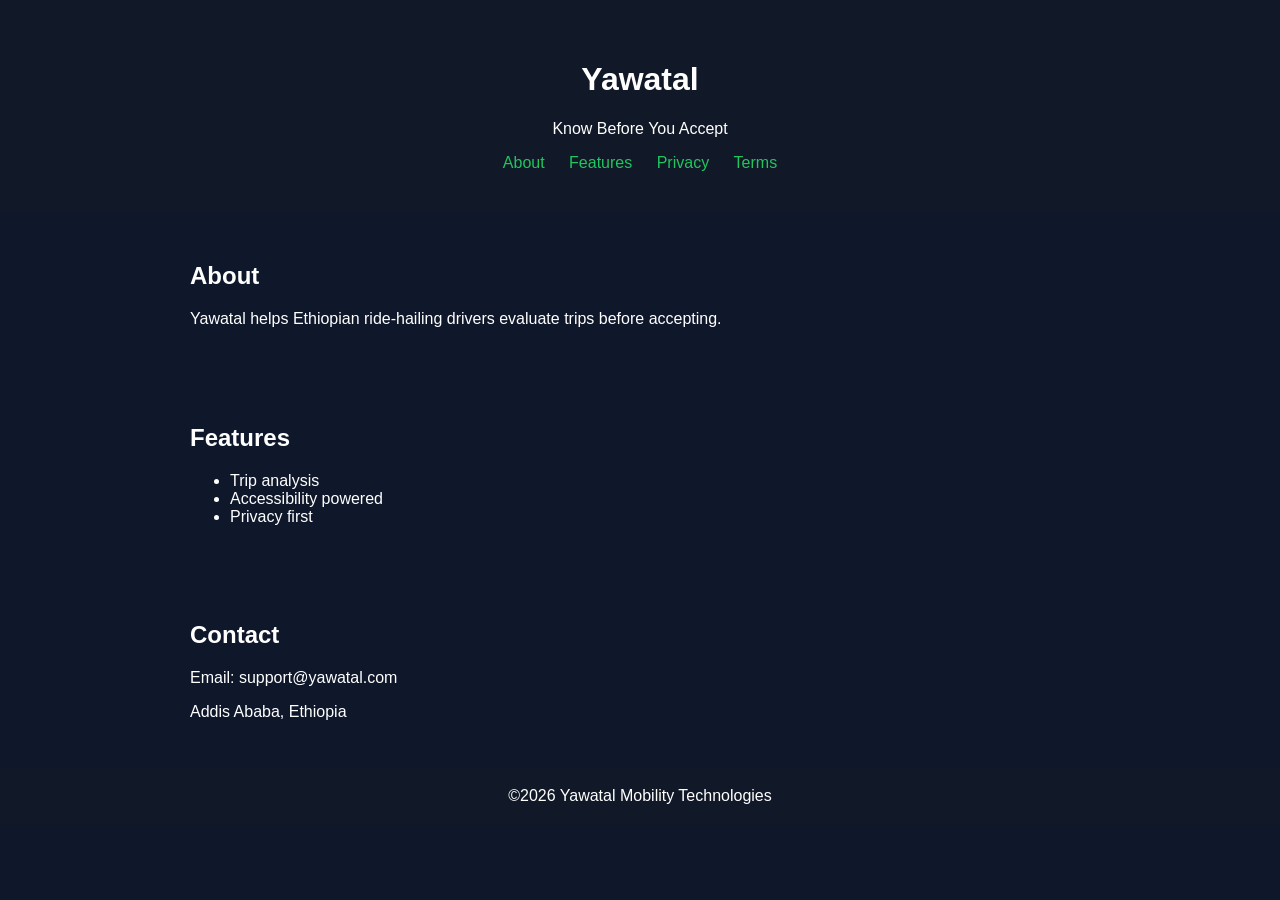
==== index.html @ d1d4e8d0 "Add files via upload" ====
<!doctype html><html><head><meta charset="utf-8"><meta name="viewport" content="width=device-width,initial-scale=1"><title>Yawatal</title><link rel="stylesheet" href="style.css"></head><body><header><h1>Yawatal</h1><p>Know Before You Accept</p><nav><a href="#about">About</a> <a href="#features">Features</a> <a href="privacy/index.html">Privacy</a> <a href="terms/index.html">Terms</a></nav></header><section id="about"><h2>About</h2><p>Yawatal helps Ethiopian ride-hailing drivers evaluate trips before accepting.</p></section><section id="features"><h2>Features</h2><ul><li>Trip analysis</li><li>Accessibility powered</li><li>Privacy first</li></ul></section><section><h2>Contact</h2><p>Email: support@yawatal.com</p><p>Addis Ababa, Ethiopia</p></section><footer>©2026 Yawatal Mobility Technologies</footer><script src="script.js"></script></body></html>
---- style.css ----
body{font-family:Arial,sans-serif;background:#0f172a;color:#fff;margin:0}header{padding:40px;text-align:center;background:#111827}nav a{color:#22c55e;margin:0 10px;text-decoration:none}section{max-width:900px;margin:auto;padding:30px}footer{text-align:center;padding:20px;background:#111827}
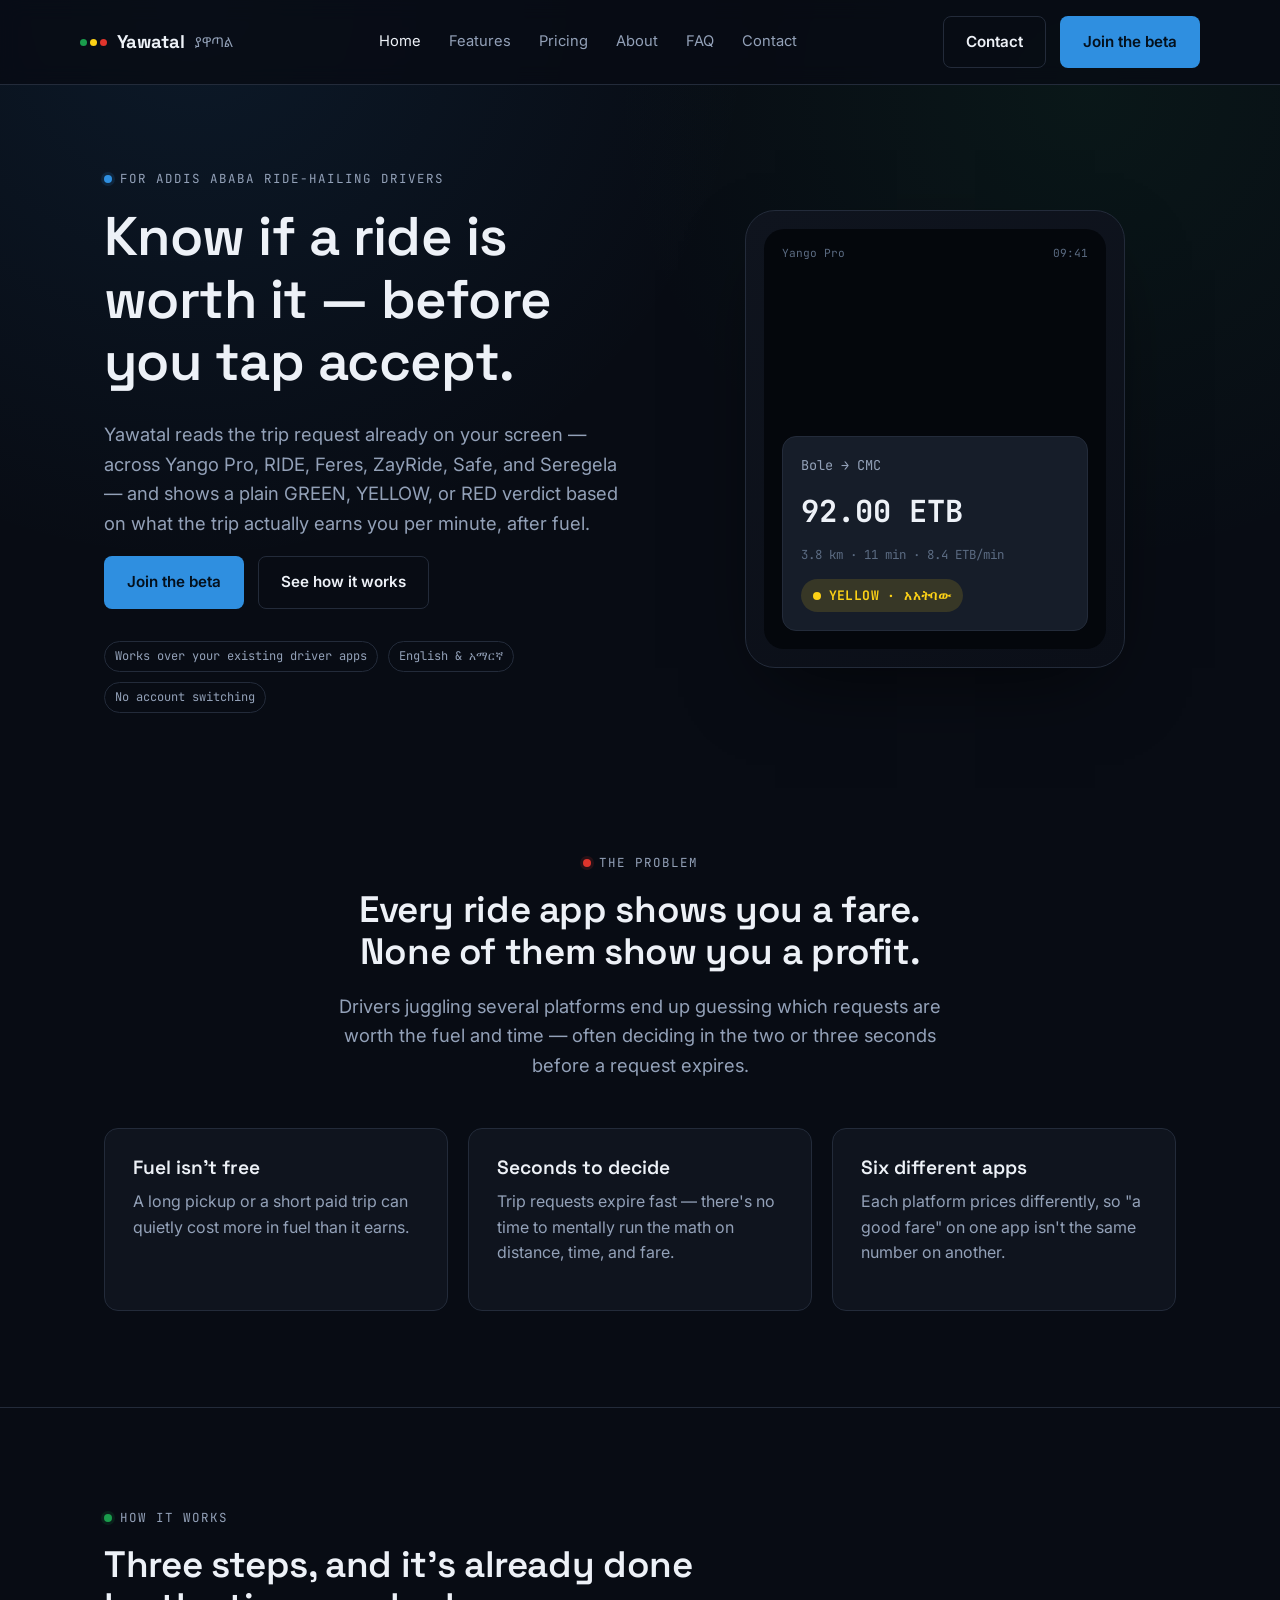
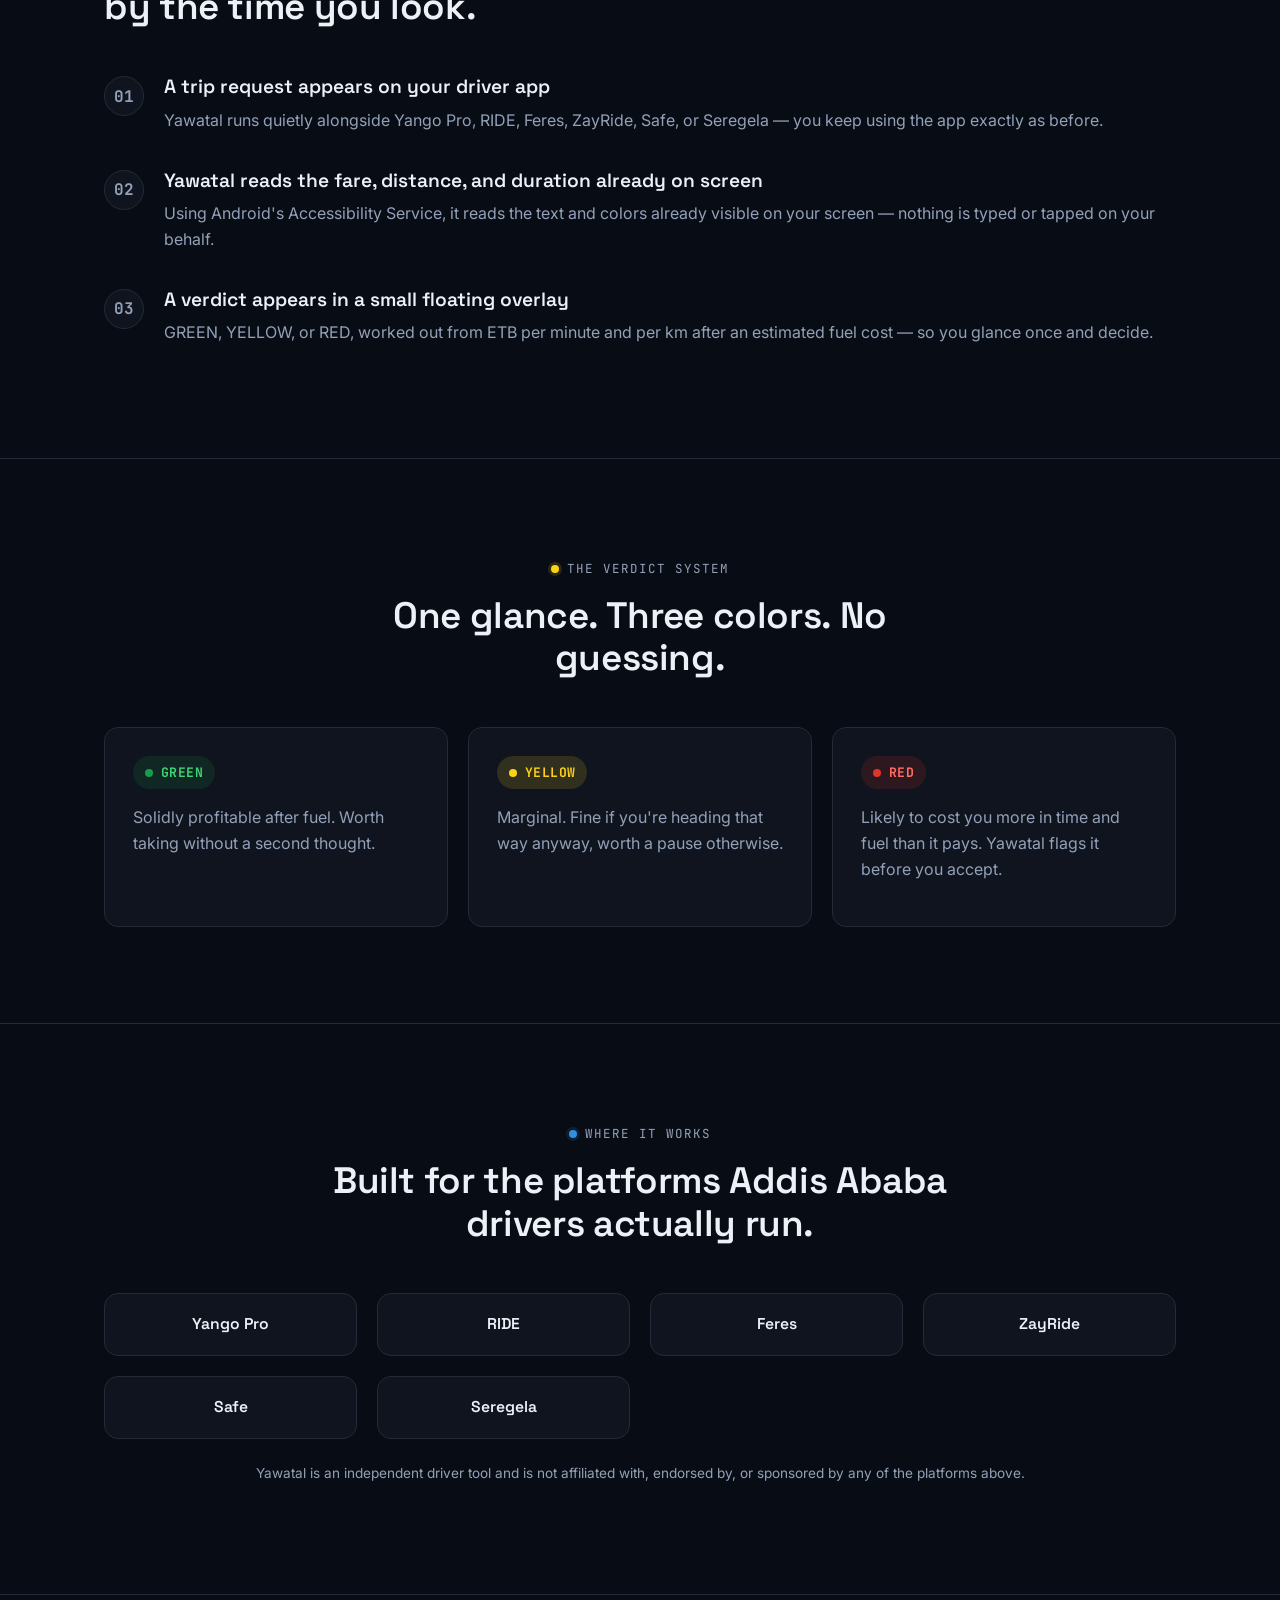
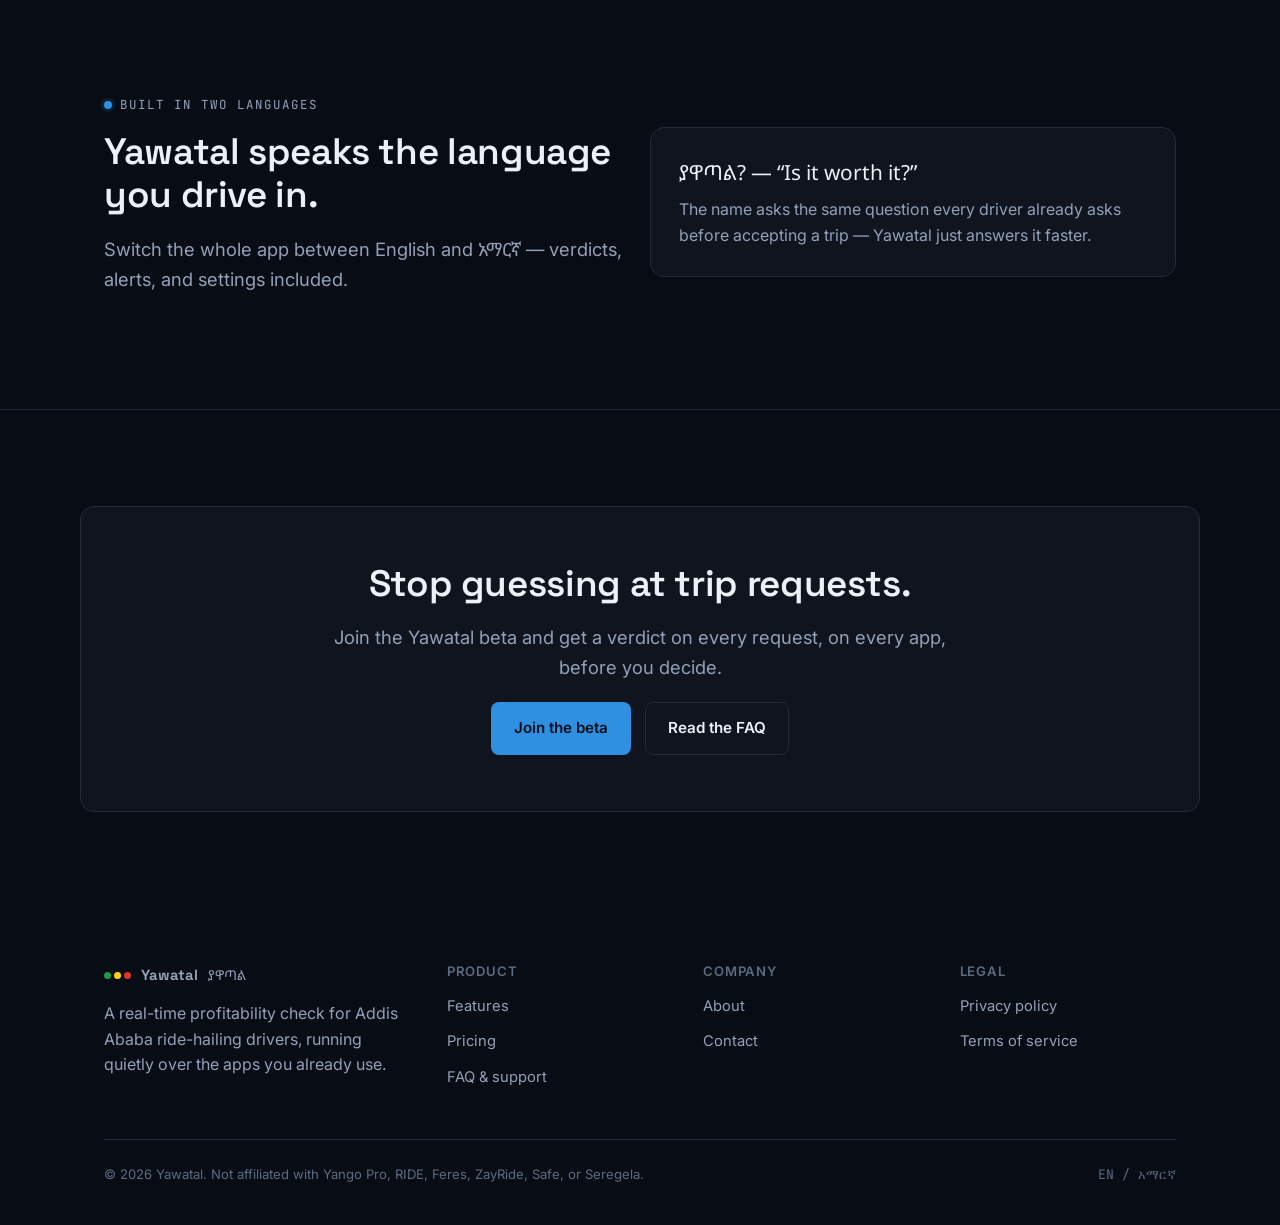
==== commit d5782440: "Add files via upload" ====
--- a/index.html
+++ b/index.html
@@ -1 +1,231 @@
-<!doctype html><html><head><meta charset="utf-8"><meta name="viewport" content="width=device-width,initial-scale=1"><title>Yawatal</title><link rel="stylesheet" href="style.css"></head><body><header><h1>Yawatal</h1><p>Know Before You Accept</p><nav><a href="#about">About</a> <a href="#features">Features</a> <a href="privacy/index.html">Privacy</a> <a href="terms/index.html">Terms</a></nav></header><section id="about"><h2>About</h2><p>Yawatal helps Ethiopian ride-hailing drivers evaluate trips before accepting.</p></section><section id="features"><h2>Features</h2><ul><li>Trip analysis</li><li>Accessibility powered</li><li>Privacy first</li></ul></section><section><h2>Contact</h2><p>Email: support@yawatal.com</p><p>Addis Ababa, Ethiopia</p></section><footer>©2026 Yawatal Mobility Technologies</footer><script src="script.js"></script></body></html>+<!DOCTYPE html>
+<html lang="en">
+<head>
+<meta charset="UTF-8">
+<meta name="viewport" content="width=device-width, initial-scale=1.0">
+<title>Yawatal (ያዋጣል) — Know if a ride is worth it, before you accept</title>
+<meta name="description" content="Yawatal shows Addis Ababa ride-hailing drivers a real-time GREEN, YELLOW, or RED verdict on every trip request across Yango Pro, RIDE, Feres, ZayRide, Safe, and Seregela.">
+<link rel="icon" href="assets/favicon.svg" type="image/svg+xml">
+<link rel="stylesheet" href="css/style.css">
+</head>
+<body>
+  <header class="nav">
+    <div class="container nav-inner">
+      <a href="index.html" class="brand">
+        <span class="mark"><i></i><i></i><i></i></span>
+        Yawatal <span class="amh">ያዋጣል</span>
+      </a>
+      <nav class="nav-links" id="navLinks">
+        <a href="index.html" class="active">Home</a>
+        <a href="features.html">Features</a>
+        <a href="pricing.html">Pricing</a>
+        <a href="about.html">About</a>
+        <a href="faq.html">FAQ</a>
+        <a href="contact.html">Contact</a>
+      </nav>
+      <div class="nav-cta">
+        <a href="contact.html" class="btn btn-ghost">Contact</a>
+        <a href="pricing.html#join" class="btn btn-primary">Join the beta</a>
+        <button class="nav-toggle" aria-label="Toggle menu" aria-expanded="false" id="navToggle">☰</button>
+      </div>
+    </div>
+  </header>
+
+  <section class="hero">
+    <div class="container hero-grid">
+      <div>
+        <div class="eyebrow"><span class="dot"></span>For Addis Ababa ride-hailing drivers</div>
+        <h1>Know if a ride is worth it — before you tap accept.</h1>
+        <p class="lede">Yawatal reads the trip request already on your screen — across Yango Pro, RIDE, Feres, ZayRide, Safe, and Seregela — and shows a plain GREEN, YELLOW, or RED verdict based on what the trip actually earns you per minute, after fuel.</p>
+        <div class="btn-row">
+          <a href="pricing.html#join" class="btn btn-primary">Join the beta</a>
+          <a href="#how-it-works" class="btn btn-ghost">See how it works</a>
+        </div>
+        <div class="tag-row" style="margin-top:32px;">
+          <span class="tag">Works over your existing driver apps</span>
+          <span class="tag">English &amp; አማርኛ</span>
+          <span class="tag">No account switching</span>
+        </div>
+      </div>
+      <div>
+        <div class="phone">
+          <div class="phone-screen">
+            <div class="phone-app-chrome"><span>Yango Pro</span><span>09:41</span></div>
+            <div class="trip-card">
+              <div class="route">Bole → CMC</div>
+              <div class="fare" data-fare>145.00 ETB</div>
+              <div class="meta"><span data-sub>4.2 km · 12 min · 12.1 ETB/min</span></div>
+              <div class="verdict-row">
+                <span class="verdict-pill green" data-verdict-cycle><span class="dot"></span>GREEN</span>
+              </div>
+            </div>
+          </div>
+        </div>
+      </div>
+    </div>
+  </section>
+
+  <section class="section">
+    <div class="container">
+      <div class="section-head center">
+        <div class="eyebrow r" style="justify-content:center;"><span class="dot"></span>The problem</div>
+        <h2>Every ride app shows you a fare. None of them show you a profit.</h2>
+        <p class="lede" style="margin:0 auto;">Drivers juggling several platforms end up guessing which requests are worth the fuel and time — often deciding in the two or three seconds before a request expires.</p>
+      </div>
+      <div class="grid grid-3">
+        <div class="card">
+          <h3>Fuel isn't free</h3>
+          <p>A long pickup or a short paid trip can quietly cost more in fuel than it earns.</p>
+        </div>
+        <div class="card">
+          <h3>Seconds to decide</h3>
+          <p>Trip requests expire fast — there's no time to mentally run the math on distance, time, and fare.</p>
+        </div>
+        <div class="card">
+          <h3>Six different apps</h3>
+          <p>Each platform prices differently, so "a good fare" on one app isn't the same number on another.</p>
+        </div>
+      </div>
+    </div>
+  </section>
+
+  <section class="section" id="how-it-works">
+    <div class="container">
+      <div class="section-head">
+        <div class="eyebrow g"><span class="dot"></span>How it works</div>
+        <h2>Three steps, and it's already done by the time you look.</h2>
+      </div>
+      <div class="steps">
+        <div class="step">
+          <div class="num"></div>
+          <div>
+            <h3>A trip request appears on your driver app</h3>
+            <p>Yawatal runs quietly alongside Yango Pro, RIDE, Feres, ZayRide, Safe, or Seregela — you keep using the app exactly as before.</p>
+          </div>
+        </div>
+        <div class="step">
+          <div class="num"></div>
+          <div>
+            <h3>Yawatal reads the fare, distance, and duration already on screen</h3>
+            <p>Using Android's Accessibility Service, it reads the text and colors already visible on your screen — nothing is typed or tapped on your behalf.</p>
+          </div>
+        </div>
+        <div class="step">
+          <div class="num"></div>
+          <div>
+            <h3>A verdict appears in a small floating overlay</h3>
+            <p>GREEN, YELLOW, or RED, worked out from ETB per minute and per km after an estimated fuel cost — so you glance once and decide.</p>
+          </div>
+        </div>
+      </div>
+    </div>
+  </section>
+
+  <section class="section">
+    <div class="container">
+      <div class="section-head center">
+        <div class="eyebrow y" style="justify-content:center;"><span class="dot"></span>The verdict system</div>
+        <h2>One glance. Three colors. No guessing.</h2>
+      </div>
+      <div class="grid grid-3">
+        <div class="card">
+          <span class="verdict-pill green"><span class="dot"></span>Green</span>
+          <p style="margin-top:16px;">Solidly profitable after fuel. Worth taking without a second thought.</p>
+        </div>
+        <div class="card">
+          <span class="verdict-pill yellow"><span class="dot"></span>Yellow</span>
+          <p style="margin-top:16px;">Marginal. Fine if you're heading that way anyway, worth a pause otherwise.</p>
+        </div>
+        <div class="card">
+          <span class="verdict-pill red"><span class="dot"></span>Red</span>
+          <p style="margin-top:16px;">Likely to cost you more in time and fuel than it pays. Yawatal flags it before you accept.</p>
+        </div>
+      </div>
+    </div>
+  </section>
+
+  <section class="section">
+    <div class="container">
+      <div class="section-head center">
+        <div class="eyebrow" style="justify-content:center;"><span class="dot"></span>Where it works</div>
+        <h2>Built for the platforms Addis Ababa drivers actually run.</h2>
+      </div>
+      <div class="grid grid-4">
+        <div class="platform-chip">Yango Pro</div>
+        <div class="platform-chip">RIDE</div>
+        <div class="platform-chip">Feres</div>
+        <div class="platform-chip">ZayRide</div>
+        <div class="platform-chip">Safe</div>
+        <div class="platform-chip">Seregela</div>
+      </div>
+      <p style="text-align:center; margin-top:24px; font-size:.85rem;">Yawatal is an independent driver tool and is not affiliated with, endorsed by, or sponsored by any of the platforms above.</p>
+    </div>
+  </section>
+
+  <section class="section">
+    <div class="container grid grid-2" style="align-items:center;">
+      <div>
+        <div class="eyebrow"><span class="dot"></span>Built in two languages</div>
+        <h2>Yawatal speaks the language you drive in.</h2>
+        <p class="lede">Switch the whole app between English and <span class="amh">አማርኛ</span> — verdicts, alerts, and settings included.</p>
+      </div>
+      <div class="card">
+        <p class="amh" style="font-size:1.3rem; color:var(--text); margin-bottom:8px;">ያዋጣል? — “Is it worth it?”</p>
+        <p style="margin:0;">The name asks the same question every driver already asks before accepting a trip — Yawatal just answers it faster.</p>
+      </div>
+    </div>
+  </section>
+
+  <section class="section" style="border-bottom:none;">
+    <div class="container card text-center" style="padding:56px;">
+      <h2>Stop guessing at trip requests.</h2>
+      <p class="lede" style="margin:0 auto 20px;">Join the Yawatal beta and get a verdict on every request, on every app, before you decide.</p>
+      <div class="btn-row" style="justify-content:center;">
+        <a href="pricing.html#join" class="btn btn-primary">Join the beta</a>
+        <a href="faq.html" class="btn btn-ghost">Read the FAQ</a>
+      </div>
+    </div>
+  </section>
+
+  <footer>
+    <div class="container">
+      <div class="footer-grid">
+        <div class="footer-col">
+          <a href="index.html" class="brand" style="margin-bottom:14px;">
+            <span class="mark"><i></i><i></i><i></i></span>
+            Yawatal <span class="amh">ያዋጣል</span>
+          </a>
+          <p style="max-width:32ch;">A real-time profitability check for Addis Ababa ride-hailing drivers, running quietly over the apps you already use.</p>
+        </div>
+        <div class="footer-col">
+          <h4>Product</h4>
+          <ul>
+            <li><a href="features.html">Features</a></li>
+            <li><a href="pricing.html">Pricing</a></li>
+            <li><a href="faq.html">FAQ &amp; support</a></li>
+          </ul>
+        </div>
+        <div class="footer-col">
+          <h4>Company</h4>
+          <ul>
+            <li><a href="about.html">About</a></li>
+            <li><a href="contact.html">Contact</a></li>
+          </ul>
+        </div>
+        <div class="footer-col">
+          <h4>Legal</h4>
+          <ul>
+            <li><a href="privacy-policy.html">Privacy policy</a></li>
+            <li><a href="terms-of-service.html">Terms of service</a></li>
+          </ul>
+        </div>
+      </div>
+      <div class="footer-bottom">
+        <span>© <span data-year></span> Yawatal. Not affiliated with Yango Pro, RIDE, Feres, ZayRide, Safe, or Seregela.</span>
+        <span class="lang-note">EN / አማርኛ</span>
+      </div>
+    </div>
+  </footer>
+<script src="js/main.js"></script>
+</body>
+</html>
--- a/css/style.css
+++ b/css/style.css
@@ -0,0 +1,272 @@
+/* ==========================================================================
+   Yawatal (ያዋጣል) — Design tokens & shared styles
+   Palette nods to the app's own dark dashboard and the traffic-light logic
+   of the verdict system (green / yellow / red) shared with the Ethiopian flag.
+   ========================================================================== */
+
+@import url('https://fonts.googleapis.com/css2?family=Space+Grotesk:wght@500;600;700&family=Inter:wght@400;500;600;700&family=JetBrains+Mono:wght@500;700&family=Noto+Sans+Ethiopic:wght@400;600;700&display=swap');
+
+:root{
+  /* surfaces */
+  --bg:        #080c14;
+  --surface:   #0f141e;
+  --surface-2: #161d29;
+  --border:    #232b3a;
+
+  /* text */
+  --text:      #edf1f7;
+  --text-dim:  #93a1b8;
+  --text-faint:#5b6b82;
+
+  /* verdicts (Ethiopian-flag tones, deliberately not the "acid neon" AI-default) */
+  --green:  #1a9c4c;
+  --green-dim: rgba(26,156,76,.14);
+  --yellow: #fcd116;
+  --yellow-dim: rgba(252,209,22,.14);
+  --red:    #e0342c;
+  --red-dim: rgba(224,52,44,.14);
+
+  /* action accent — kept distinct from verdict colors so CTAs never read as a verdict */
+  --accent: #2f8fe0;
+  --accent-dim: rgba(47,143,224,.14);
+
+  --radius-sm: 8px;
+  --radius-md: 14px;
+  --radius-lg: 22px;
+
+  --font-display: 'Space Grotesk', 'Noto Sans Ethiopic', sans-serif;
+  --font-body: 'Inter', 'Noto Sans Ethiopic', sans-serif;
+  --font-mono: 'JetBrains Mono', monospace;
+
+  --container: 1120px;
+}
+
+*,*::before,*::after{ box-sizing: border-box; }
+html{ scroll-behavior: smooth; }
+body{
+  margin:0;
+  background: var(--bg);
+  color: var(--text);
+  font-family: var(--font-body);
+  font-size: 16px;
+  line-height: 1.6;
+  -webkit-font-smoothing: antialiased;
+}
+img,svg{ display:block; max-width:100%; }
+a{ color: inherit; text-decoration:none; }
+ul{ margin:0; padding:0; list-style:none; }
+h1,h2,h3,h4{ font-family: var(--font-display); font-weight:600; line-height:1.15; margin:0 0 .5em; }
+p{ margin:0 0 1em; color: var(--text-dim); }
+.amh{ font-family:'Noto Sans Ethiopic', sans-serif; }
+
+/* background: faint radial glow + hairline grid, quiet not loud */
+body{
+  background-image:
+    radial-gradient(circle at 15% 0%, rgba(47,143,224,.10), transparent 40%),
+    radial-gradient(circle at 85% 10%, rgba(26,156,76,.08), transparent 35%);
+  background-attachment: fixed;
+}
+
+.container{ max-width: var(--container); margin:0 auto; padding: 0 24px; }
+.section{ padding: 96px 0; border-bottom:1px solid var(--border); }
+.section:last-of-type{ border-bottom:none; }
+.section-head{ max-width: 640px; margin: 0 0 48px; }
+.section-head.center{ margin-left:auto; margin-right:auto; text-align:center; }
+
+/* eyebrow: a small colored dot + label — the recurring "verdict" motif standing
+   in for numbering, since most sections here aren't sequential steps */
+.eyebrow{
+  display:inline-flex; align-items:center; gap:8px;
+  font-family: var(--font-mono);
+  font-size: 12.5px; letter-spacing:.08em; text-transform:uppercase;
+  color: var(--text-dim); margin-bottom:16px;
+}
+.eyebrow .dot{ width:8px; height:8px; border-radius:50%; background: var(--accent); box-shadow:0 0 0 3px var(--accent-dim); flex-shrink:0; }
+.eyebrow.g .dot{ background:var(--green); box-shadow:0 0 0 3px var(--green-dim); }
+.eyebrow.y .dot{ background:var(--yellow); box-shadow:0 0 0 3px var(--yellow-dim); }
+.eyebrow.r .dot{ background:var(--red); box-shadow:0 0 0 3px var(--red-dim); }
+
+h1{ font-size: clamp(2.2rem, 4.4vw, 3.4rem); letter-spacing:-.01em; }
+h2{ font-size: clamp(1.6rem, 3vw, 2.3rem); letter-spacing:-.01em; }
+h3{ font-size: 1.2rem; }
+
+.lede{ font-size:1.15rem; color:var(--text-dim); max-width:52ch; }
+
+/* ---------- buttons ---------- */
+.btn{
+  display:inline-flex; align-items:center; justify-content:center; gap:8px;
+  font-family: var(--font-body); font-weight:600; font-size:.95rem;
+  padding: 13px 22px; border-radius: var(--radius-sm);
+  border:1px solid transparent; cursor:pointer; white-space:nowrap;
+  transition: transform .15s ease, background .15s ease, border-color .15s ease;
+}
+.btn:hover{ transform: translateY(-1px); }
+.btn:focus-visible{ outline:2px solid var(--accent); outline-offset:2px; }
+.btn-primary{ background: var(--accent); color:#04101c; }
+.btn-primary:hover{ background:#4aa2ea; }
+.btn-ghost{ background: transparent; border-color: var(--border); color: var(--text); }
+.btn-ghost:hover{ border-color:#3a4558; background: var(--surface-2); }
+.btn-row{ display:flex; gap:14px; flex-wrap:wrap; margin-top:8px; }
+
+/* ---------- nav ---------- */
+.nav{
+  position: sticky; top:0; z-index:50;
+  background: rgba(8,12,20,.82); backdrop-filter: blur(10px);
+  border-bottom:1px solid var(--border);
+}
+.nav-inner{ display:flex; align-items:center; justify-content:space-between; padding:16px 0; }
+.brand{ display:flex; align-items:center; gap:10px; font-family:var(--font-display); font-weight:700; font-size:1.15rem; }
+.brand .mark{ display:flex; gap:3px; }
+.brand .mark i{ width:7px; height:7px; border-radius:50%; display:block; }
+.brand .mark i:nth-child(1){ background:var(--green); }
+.brand .mark i:nth-child(2){ background:var(--yellow); }
+.brand .mark i:nth-child(3){ background:var(--red); }
+.brand .amh{ color: var(--text-dim); font-weight:400; font-size:.85rem; }
+
+.nav-links{ display:flex; align-items:center; gap:28px; }
+.nav-links a{ font-size:.92rem; color: var(--text-dim); transition:color .15s; }
+.nav-links a:hover, .nav-links a.active{ color: var(--text); }
+.nav-cta{ display:flex; align-items:center; gap:14px; }
+.nav-toggle{ display:none; background:none; border:1px solid var(--border); color:var(--text); border-radius:var(--radius-sm); padding:8px 10px; }
+
+@media (max-width: 860px){
+  .nav-links{ position:fixed; inset:64px 0 auto 0; background:var(--surface); border-bottom:1px solid var(--border);
+    flex-direction:column; align-items:flex-start; padding:20px 24px; gap:16px; display:none; }
+  .nav-links.open{ display:flex; }
+  .nav-toggle{ display:inline-flex; }
+  .nav-cta .btn-ghost{ display:none; }
+}
+
+/* ---------- cards ---------- */
+.card{
+  background: var(--surface); border:1px solid var(--border); border-radius: var(--radius-md);
+  padding: 28px;
+}
+.grid{ display:grid; gap:20px; }
+.grid-2{ grid-template-columns: repeat(2,1fr); }
+.grid-3{ grid-template-columns: repeat(3,1fr); }
+.grid-4{ grid-template-columns: repeat(4,1fr); }
+@media (max-width: 900px){ .grid-3, .grid-4{ grid-template-columns: repeat(2,1fr); } }
+@media (max-width: 620px){ .grid-2,.grid-3,.grid-4{ grid-template-columns: 1fr; } }
+
+/* ---------- verdict pill (the signature element, reused everywhere) ---------- */
+.verdict-pill{
+  display:inline-flex; align-items:center; gap:8px;
+  font-family: var(--font-mono); font-weight:700; font-size:.82rem; letter-spacing:.03em;
+  padding:6px 12px; border-radius: 999px; text-transform:uppercase;
+}
+.verdict-pill .dot{ width:8px; height:8px; border-radius:50%; }
+.verdict-pill.green{ background:var(--green-dim); color:#3fd374; }
+.verdict-pill.green .dot{ background:var(--green); }
+.verdict-pill.yellow{ background:var(--yellow-dim); color:var(--yellow); }
+.verdict-pill.yellow .dot{ background:var(--yellow); }
+.verdict-pill.red{ background:var(--red-dim); color:#ff6b62; }
+.verdict-pill.red .dot{ background:var(--red); }
+
+/* ---------- hero ---------- */
+.hero{ padding: 80px 0 40px; }
+.hero-grid{ display:grid; grid-template-columns: 1.05fr .95fr; gap:56px; align-items:center; }
+@media (max-width: 900px){ .hero-grid{ grid-template-columns:1fr; } }
+
+/* phone mock showing the overlay in the wild */
+.phone{
+  background: linear-gradient(160deg, var(--surface), #0b0f18);
+  border:1px solid var(--border); border-radius: 30px; padding: 18px;
+  box-shadow: 0 30px 80px -30px rgba(0,0,0,.7);
+  max-width: 380px; margin: 0 auto;
+}
+.phone-screen{
+  background: #04070c; border-radius:20px; padding:18px; min-height:420px;
+  display:flex; flex-direction:column; justify-content:flex-end; gap:14px; position:relative; overflow:hidden;
+}
+.phone-app-chrome{ position:absolute; top:16px; left:18px; right:18px; display:flex; justify-content:space-between; font-family:var(--font-mono); font-size:.7rem; color:var(--text-faint); }
+.trip-card{
+  background: var(--surface-2); border:1px solid var(--border); border-radius: var(--radius-md);
+  padding:18px; display:flex; flex-direction:column; gap:10px;
+}
+.trip-card .route{ font-size:.85rem; color:var(--text-dim); font-family:var(--font-mono); }
+.trip-card .fare{ font-family: var(--font-mono); font-size:1.9rem; font-weight:700; }
+.trip-card .meta{ display:flex; gap:14px; font-size:.78rem; color:var(--text-faint); font-family:var(--font-mono); }
+.trip-card .verdict-row{ margin-top:4px; }
+
+/* ---------- how it works: a REAL sequence, numbering earns its place ---------- */
+.steps{ counter-reset: step; display:grid; gap:20px; }
+.step{ display:grid; grid-template-columns:auto 1fr; gap:20px; align-items:flex-start; }
+.step .num{
+  counter-increment: step; font-family: var(--font-mono); font-weight:700; font-size:1rem;
+  width:40px; height:40px; border-radius:50%; border:1px solid var(--border); background:var(--surface);
+  display:flex; align-items:center; justify-content:center; color:var(--text-dim); flex-shrink:0;
+}
+.step .num::before{ content: counter(step, decimal-leading-zero); }
+
+/* ---------- platform chips ---------- */
+.platform-chip{
+  display:flex; align-items:center; justify-content:center; gap:10px;
+  padding:18px; border:1px solid var(--border); border-radius: var(--radius-md); background: var(--surface);
+  font-family: var(--font-display); font-weight:600; font-size:.98rem; color: var(--text);
+  text-align:center;
+}
+
+/* ---------- footer ---------- */
+footer{ padding: 56px 0 40px; }
+.footer-grid{ display:grid; grid-template-columns: 1.4fr 1fr 1fr 1fr; gap:40px; margin-bottom:40px; }
+@media (max-width: 700px){ .footer-grid{ grid-template-columns: 1fr 1fr; } }
+.footer-col h4{ font-family: var(--font-body); font-size:.82rem; text-transform:uppercase; letter-spacing:.06em; color:var(--text-faint); margin-bottom:14px; }
+.footer-col ul li{ margin-bottom:10px; }
+.footer-col a{ color: var(--text-dim); font-size:.92rem; }
+.footer-col a:hover{ color: var(--text); }
+.footer-bottom{ display:flex; justify-content:space-between; align-items:center; flex-wrap:wrap; gap:12px;
+  padding-top:24px; border-top:1px solid var(--border); font-size:.82rem; color: var(--text-faint); }
+.footer-bottom .lang-note{ font-family:var(--font-mono); }
+
+/* ---------- utility ---------- */
+.mt-0{ margin-top:0; } .mb-0{ margin-bottom:0; }
+.text-center{ text-align:center; }
+.tag-row{ display:flex; gap:10px; flex-wrap:wrap; }
+.tag{ font-family:var(--font-mono); font-size:.75rem; color:var(--text-dim); border:1px solid var(--border); padding:5px 10px; border-radius:999px; }
+
+/* legal pages */
+.legal h2{ margin-top:2.2em; }
+.legal h3{ margin-top:1.6em; }
+.legal p, .legal li{ color: var(--text-dim); }
+.legal ul{ list-style:disc; padding-left:1.3em; margin-bottom:1em; }
+.legal ul li{ margin-bottom:.5em; }
+.legal .updated{ font-family:var(--font-mono); font-size:.82rem; color:var(--text-faint); }
+.callout{
+  border:1px solid var(--border); border-left:3px solid var(--accent); background:var(--surface);
+  border-radius: 0 var(--radius-sm) var(--radius-sm) 0; padding:18px 20px; margin: 1.4em 0;
+}
+.callout.green{ border-left-color: var(--green); }
+.callout.yellow{ border-left-color: var(--yellow); }
+
+/* faq accordion */
+.faq-item{ border:1px solid var(--border); border-radius: var(--radius-md); background:var(--surface); margin-bottom:12px; overflow:hidden; }
+.faq-q{ width:100%; text-align:left; background:none; border:none; color:var(--text); font-family:var(--font-body); font-weight:600;
+  padding:18px 20px; display:flex; justify-content:space-between; align-items:center; cursor:pointer; font-size:.98rem; }
+.faq-q .chevron{ transition: transform .2s ease; color:var(--text-faint); flex-shrink:0; margin-left:16px; }
+.faq-item.open .chevron{ transform: rotate(45deg); }
+.faq-a{ max-height:0; overflow:hidden; transition: max-height .25s ease; }
+.faq-a-inner{ padding:0 20px 20px; color:var(--text-dim); }
+
+/* contact form */
+.form-field{ margin-bottom:18px; }
+.form-field label{ display:block; font-size:.85rem; color:var(--text-dim); margin-bottom:8px; }
+.form-field input, .form-field select, .form-field textarea{
+  width:100%; background: var(--surface-2); border:1px solid var(--border); border-radius: var(--radius-sm);
+  padding:12px 14px; color:var(--text); font-family:var(--font-body); font-size:.95rem;
+}
+.form-field textarea{ resize:vertical; min-height:120px; }
+.form-field input:focus, .form-field select:focus, .form-field textarea:focus{ outline:2px solid var(--accent); outline-offset:1px; }
+
+/* pricing */
+.price-card{ display:flex; flex-direction:column; gap:16px; }
+.price-card.highlight{ border-color: var(--accent); box-shadow: 0 0 0 1px var(--accent); }
+.price-amount{ font-family: var(--font-mono); font-size:2.2rem; font-weight:700; }
+.price-amount span{ font-size:.9rem; color: var(--text-faint); font-weight:500; }
+.price-card ul{ display:flex; flex-direction:column; gap:10px; margin: 8px 0 16px; }
+.price-card ul li{ font-size:.9rem; color:var(--text-dim); display:flex; gap:8px; }
+.price-card ul li::before{ content:"✓"; color: var(--green); flex-shrink:0; }
+
+@media (prefers-reduced-motion: reduce){
+  *{ animation-duration:.001ms !important; transition-duration:.001ms !important; scroll-behavior:auto !important; }
+}
